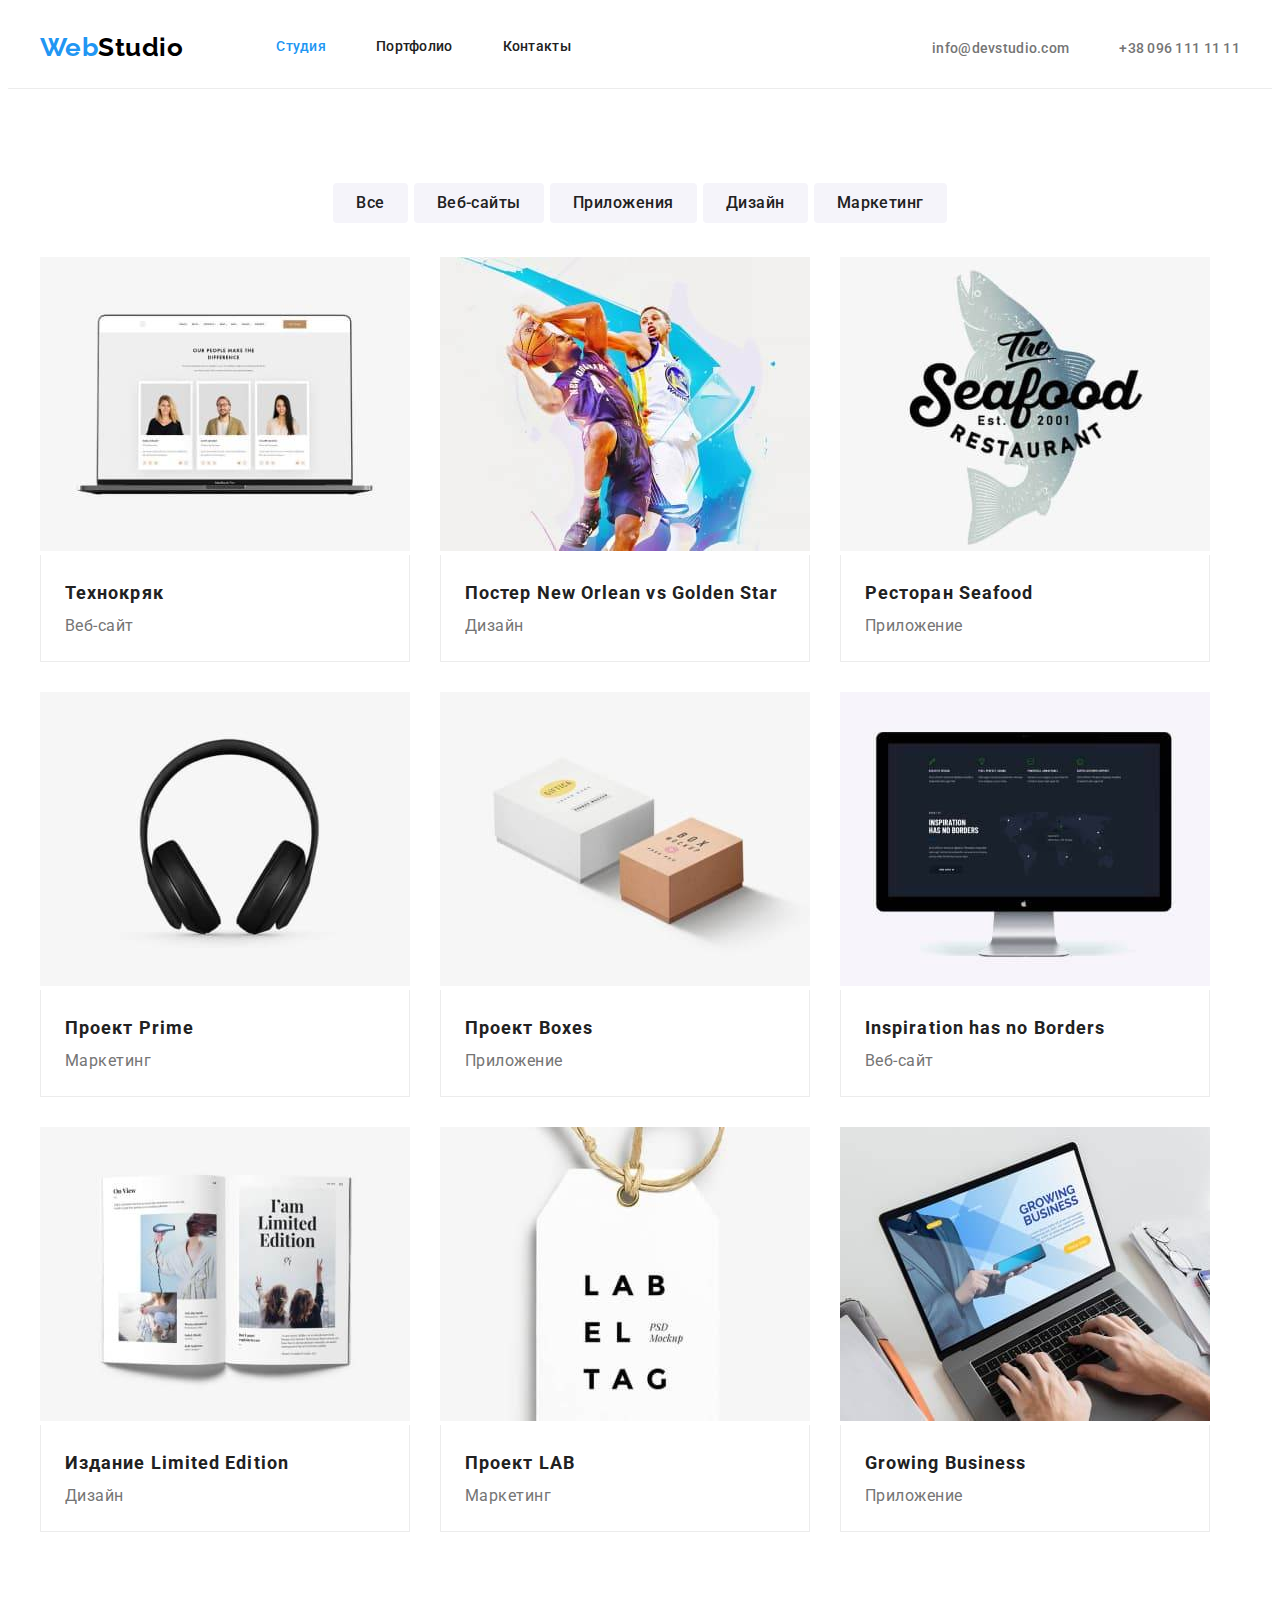
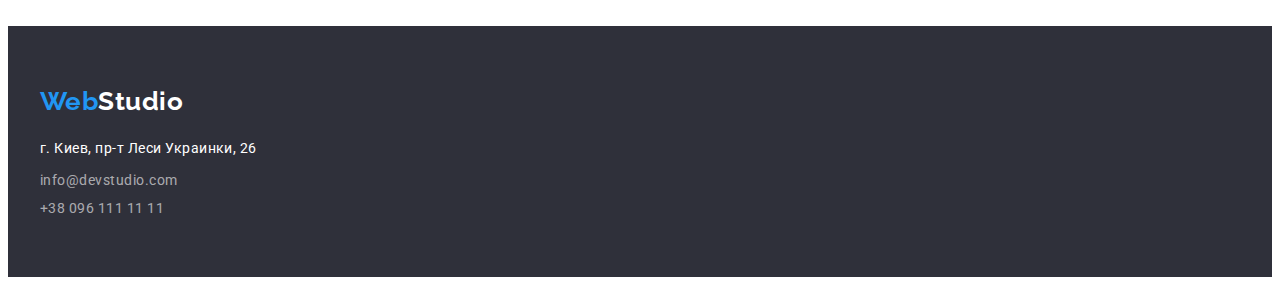
==== portfolio.html @ 5e9242a8 "добавляет иконки конверта и телефона" ====
<!DOCTYPE html>
<html lang="ru">

<head>
    <meta charset="UTF-8">
    <meta http-equiv="X-UA-Compatible" content="IE=edge">
    <meta name="viewport" content="width=device-width, initial-scale=1.0">
    <title>Портфолио</title>
    <link href="https://fonts.googleapis.com/css2?family=Raleway:wght@700&family=Roboto:wght@400;500;700;900&display=swap"
        rel="stylesheet"/>
    <link rel="stylesheet" href="https://cdnjs.cloudflare.com/ajax/libs/modern-normalize/1.1.0/modern-normalize.min.css"
        integrity="sha512-wpPYUAdjBVSE4KJnH1VR1HeZfpl1ub8YT/NKx4PuQ5NmX2tKuGu6U/JRp5y+Y8XG2tV+wKQpNHVUX03MfMFn9Q=="
        crossorigin="anonymous" referrerpolicy="no-referrer"/>
    <link rel="stylesheet" href="./css/styles.css"/>
</head>

<body>
    <header class="page-header">
        <div class="container main-nav">
            <nav class="main">
                <a href="/" class="logo"><span class="accent">Web</span>Studio</a>
                <ul class="site-nav list">
                    <li class="item"><a href="./" class="link current">Студия</a></li>
                    <li class="item"><a href="./portfolio.html" class="link ">Портфолио</a></li>
                    <li class="item"><a href="" class="link ">Контакты</a></li>
                </ul>
            </nav>
            <ul class="auth main">
                <li class="item"><a href="mailto:info@devstudio.com" class="link">info@devstudio.com</a></li>
                <li class="item"><a href="tel:++380961111111" class="link">+38 096 111 11 11</a>
            </ul>
        </div>
    </header>
    
    <main>
        <section class="section-hidden">
            <div class="container">
                
                <h1 class="visually-hidden">фильтр</h1>
                
                <ul class="hidden">
                    <li class="hidden-button">
                            <button type="button" class="button">Все</button>
                    </li>
                    <li class="hidden-button">
                            <button type="button" class="button">Веб-сайты</button>
                    </li>
                    <li class="hidden-button">
                            <button type="button" class="button">Приложения</button>
                    </li>
                    <li class="hidden-button">
                            <button type="button" class="button">Дизайн</button>
                    </li>
                    <li class="hidden-button">
                            <button type="button" class="button">Маркетинг</button>
                    </li>
                </ul>
           
                <h2 class="visually-hidden">Услуги</h2>
                <ul class="main-services">
                    <li class="flex-element">
                        <img src="./images/img5.jpg" alt="открытый ноутбук с фото сотрудников" width="370" height="294">
                        <div class="element-services">
                            <h3 class="sectione-services">Технокряк</h3>
                            <p class="services">Веб-сайт</p>
                        </div>
                    </li>
                    <li class="flex-element">
                        <img src="./images/img6.jpg" alt="два баскетболиста с мячем" width="370" height="294">
                        <div class="element-services">
                            <h3 class="sectione-services">Постер New Orlean vs Golden Star</h3>
                            <p class="services">Дизайн</p>
                        </div>
                    </li>
                    <li class="flex-element">
                        <img src="./images/img7.jpg" alt="логотип ресторана в виде рыбы с надписью сифуд" width="370" height="294">
                        <div class="element-services">
                            <h3 class="sectione-services">Ресторан Seafood</h3>
                            <p class="services">Приложение</p>
                        </div>
                    </li>
                    <li class="flex-element">
                        <img src="./images/img8.jpg" alt="наушники, которые одеваются на голову" width="370" height="294">
                        <div class="element-services">
                            <h3 class="sectione-services">Проект Prime</h3>
                            <p class="services">Маркетинг</p>
                        </div>
                    </li>
                    <li class="flex-element">
                        <img src="./images/img9.jpg" alt="две коробочки разныех цветов и размеров" width="370" height="294">
                        <div class="element-services">
                            <h3 class="sectione-services">Проект Boxes</h3>
                            <p class="services">Приложение</p>
                        </div>
                    </li>
                    <li class="flex-element">
                        <img src="./images/img10.jpg" alt="фото Игоря" width="370" height="294">
                        <div class="element-services">
                            <h3 class="sectione-services">Inspiration has no Borders</h3>
                            <p class="services">Веб-сайт</p>
                        </div>
                    </li>
                    <li class="flex-element">
                        <img src="./images/img11.jpg" alt="фото Игоря" width="370" height="294">
                        <div class="element-services">
                            <h3 class="sectione-services">Издание Limited Edition</h3>
                            <p class="services">Дизайн</p>
                        </div>
                    </li>
                    <li class="flex-element">
                        <img src="./images/img12.jpg" alt="фото Игоря" width="370" height="294">
                        <div class="element-services">
                            <h3 class="sectione-services">Проект LAB</h3>
                            <p class="services">Маркетинг</p>
                        </div>
                    </li>
                    <li class="flex-element">
                        <img src="./images/img13.jpg" alt="фото Игоря" width="370" height="294">
                        <div class="element-services">
                            <h3 class="sectione-services">Growing Business</h3>
                            <p class="services">Приложение</p>
                        </div>
                    </li>
                </ul>
            </div>
            
        </section>
        <footer class="footer">
            <div class="container accent-logo">
        
                <a href="/" class="logo-footer"><span class="accent">Web</span>Studio</a>
                <address class="address-contact">
                    <p class="address">г. Киев, пр-т Леси Украинки, 26</p>
                    <ul class="auth contact">
                        <li class="auth-address"><a href="mailto:info@devstudio.com" class="link-address">info@devstudio.com</a>
                        </li>
                        <li class="auth-address"><a href="tel:++380961111111" class="link-address">+38 096 111 11 11</a>
        
                    </ul>
                </address>
            </div>
        </footer>
        
    </main>
</body>

</html>
---- css/styles.css ----
/* цвет основного текста #212121 */
/* вторичный цвет #757575 */
/* акцент #2196F3 */
/* вторичный цвет фона #F5F4FA; */

:root {
  --primary-text-color: #212121;
  --title-text-color: #757575;
  --accent-color: #2196f3;
  --background-color: #ffffff;
}

body {
  font-family: Roboto, sans-serif;
  color: var(--title-text-color);
  background-color: #ffffff;
  letter-spacing: 0.03em;
}
ul {
  list-style: none;
  margin-top: 0;
  margin-bottom: 0;
  padding: 0;
}
h3,
p,
h2 {
  margin: 0;

}

.img {
  display: block;
}

.page-header {
}

.container {
  margin-left: auto;
  margin-right: auto;
  width: 1200px;
  padding-left: 15px;
  padding-right: 15px;
}

.section {
  padding-top: 94px;
}

.visually-hidden {
  position: absolute;
  white-space: nowrap;
  width: 1px;
  height: 1px;
  overflow: hidden;
  border: 0;
  padding: 0;
  clip: rect(0 0 0 0);
  clip-path: inset(50%);
  margin: -1px;
}

/* ---------------------------header----------------- */

.main-nav {
  display: flex;
  align-items: center;
}
.main {
  display: flex;
  align-items: center;
}

.auth {
  display: flex;
  justify-content: center;

  margin-left: auto;

  list-style: none;

  margin-top: 0;
  margin-bottom: 0;
}
.accent,
.auth-mail {
  color: var(--accent-color);
}
.logo {
  color: black;

  text-decoration: none;

  font-family: Raleway, cursive;
  font-weight: 700;
  font-size: 26px;
  line-height: 1.19;
}
.site-nav {
  display: flex;
  margin-left: 93px;
}

.site-nav .item:not(:last-child) {
  margin-right: 50px;
}

.site-nav .link {
  color: var(--primary-text-color);

  display: block;

  text-decoration: none;
}
.site-nav .link.current {
  color: var(--accent-color);
}

.auth .item + .item {
  margin-left: 50px;
}
.auth .link {
  color: var(--title-text-color);

  list-style: none;
}

.link {
    
  text-decoration: none;

  font-weight: 500;
  font-size: 14px;
  line-height: 1.14;
  letter-spacing: 0.02em;
}
.site-nav .link:hover,
.site-nav .link:focus,
.auth .link:hover,
.auth .link:focus {
  color: var(--accent-color);
}

.contact-icon{
  margin-right: 10px;
  fill: #757575;
}

.mail-link:hover .envelope,
.mail-link:focus .envelope{
  fill: var(--accent-color);
}

.mail-link:hover .smartphone,
.mail-link:focus .smartphone{
  fill: var(--accent-color);
}

.page-header {
  border-bottom: 1px solid #ececec;

  padding: 24px 0 25px;
}

/* ------------   section Ч Е М  М Ы  З А Н И М А Е М С Я   -----------=*/
.section-foto{
  padding-bottom: 94px;
}

.section-title {
  color: var(--primary-text-color);

  font-weight: 700;
  font-size: 36px;
  line-height: 1.17;

  margin-bottom: 50px;
  text-align: center;
}
.section-work {
  display: flex;
  flex-wrap: wrap;
}

.foto {
  margin-right: 30px;
}
.foto:nth-child(3n) {
  margin-right: 0;
}

/* ---------- business slogan Э Ф Ф Е К Т И В Н Ы Е   Р Е Ш Е Н И Я ------------ */
.section-business {
  background: #2f303a;
  text-align: center;
  padding: 200px 0;

  background-image: linear-gradient(rgba(47, 48, 58, 0.4), rgba(47, 48, 58, 0.4)), url('../images/img101.jpg');
  background-repeat: no-repeat;
}
.slogan {
  color: #ffffff;

  margin-top: 0;
  margin-bottom: 40px;

  font-weight: 900;
  font-size: 44px;
  line-height: 1.36;

  text-align: center;

  letter-spacing: 0.06em;
  text-transform: uppercase;
}
.section-business .section-button {
  background-color: var(--accent-color);
  color: #ffffff;

  font-weight: 700;
  font-size: 16px;
  line-height: 1.88;

  align-items: center;

  letter-spacing: 0.06em;
  font-family: Roboto, sans-serif;
}
.section-button {
  padding: 10px 32px;

  border-radius: 4px;
  border: 1px solid transparent;
}
/* ----- advantage С Е К Ц И Я  П Р Е И М У Щ Е С Т В ----- */
.visually-hidden {
  outline: 2px solid tomato;
}
.feature-list {
  display: flex;
}
.feature-list .list-title {
  width: 270px;
  margin-right: 30px;
}
.feature-list .list-title:nth-child(4n) {
  margin-right: 0;
}

.advantage {
  color: var(--primary-text-color);

  font-weight: 700;
  font-size: 14px;
  line-height: 1.14;
  text-transform: uppercase;

  margin-bottom: 10px;
}

.title {
  font-size: 14px;
  line-height: 1.71;
}

.advantage-title {
  color: var(--primary-text-color);

  font-weight: 500;
  font-size: 16px;
  line-height: 1.9;
  text-align: center;
}
/* -----------    Н А Ш А   К О М А Н Д А  --------- */

.accent-team {
  padding-bottom: 94px;
  background-color: #f5f4fa;
}
.our-team {
  display: flex;
  flex-wrap: wrap;
  margin-top: -30px;
  margin-left: -30px;

  
}

.team {
  margin: 30px 0 0 30px;
  background-color: #ffffff;

  border-radius: 0px 0px 4px 4px;
  box-shadow: 0px 1px 3px rgba(0, 0, 0, 0.12), 0px 1px 1px rgba(0, 0, 0, 0.14), 0px 2px 1px rgba(0, 0, 0, 0.2);
}
.team:nth-child(4n) {
  margin-right: 0;
}
.advantage-team {
  padding-top: 30px;
  padding-bottom: 30px;

}


.position {
  margin-top: 10px;

  font-size: 16px;
  line-height: 1.9;
  text-align: center;
}

/* footer */
.footer {
  background-color: #2f303a;
  padding-top: 60px;
  padding-bottom: 60px;
}
.logo-footer {
  text-decoration: none;

  color: #ffffff;

  font-family: Raleway, cursive;
  font-weight: 700;
  font-size: 26px;
  line-height: 1.19;
}

.address {
  font-style: normal;
  color: #ffffff;

  margin-bottom: 9px;

  font-size: 14px;
  line-height: 1.71;
}

.address-contact {
  margin-top: 20px;
}
.auth .link-address {
  font-size: 14px;
  line-height: 1.71px;
  font-style: normal;

  text-decoration: none;

  color: rgba(255, 255, 255, 0.6);
}
.auth .link-address:hover,
.auth .link-address:focus {
  color: var(--accent-color);
}
.auth-address:not(:last-child) {
  margin-bottom: 9px;
}
.contact {
  display: block;
}

/* ----------- button      К Н О П К А -------------- */
.button {
  display: inline-block;
  padding: 6px 22px;
  border-radius: 4px;
  border: 1px solid transparent;
  background-color: #f5f4fa;
  color: var(--primary-text-color);
  font-family: inherit;
  font-weight: 500;
  font-size: 16px;
  line-height: 1.63;
  text-align: center;
  letter-spacing: 0.03em;

  cursor: pointer;
}
.button:hover,
.button:focus {
  background-color: var(--accent-color);
  color: #ffffff;
  border-color: transparent;
}
/* ------------ sectione-services П О Р Т Ф О Л И О --------- */


.section-hidden {
  padding-top: 94px;
  padding-bottom: 94px;
}

.hidden {
  display: flex;
  
  justify-content: center;

  margin-bottom: 34px;
}


.hidden-button:not(:last-child) {
  margin-right: 6px;
}

.hidden-button:hover,
.hidden-button:focus {
  box-shadow: 0px 3px 1px rgba(0, 0, 0, 0.1), 0px 1px 2px rgba(0, 0, 0, 0.08), 0px 2px 2px rgba(0, 0, 0, 0.12);
  border-radius: 4px;
}


.main-services {
  display: flex;
  flex-wrap: wrap;
  
  margin top:  -34px;
  margin left: -30px;
}

.flex-element {
  margin-right: 30px;
  margin-bottom: 30px;

  cursor: pointer;

}

.flex-element:nth-child(3n) {
  margin-right: 0;
}

.flex-element:nth-child(n + 7) {
  margin-bottom: 0;
}

.flex-element:hover {
  box-shadow: 0px 1px 1px rgba(0, 0, 0, 0.12), 0px 4px 4px rgba(0, 0, 0, 0.06), 1px 4px 6px rgba(0, 0, 0, 0.16);

}



.element-services{
    
  border-right: 1px solid #ececec;
  border-bottom: 1px solid #ececec;
  border-left: 1px solid #ececec;

  padding: 20px 24px;


}

.sectione-services {
  color: var(--primary-text-color);

  font-weight: 700;
  font-size: 18px;
  line-height: 2;
  letter-spacing: 0.06em;
}

.services {
  font-size: 16px;
  line-height: 1.88;

}
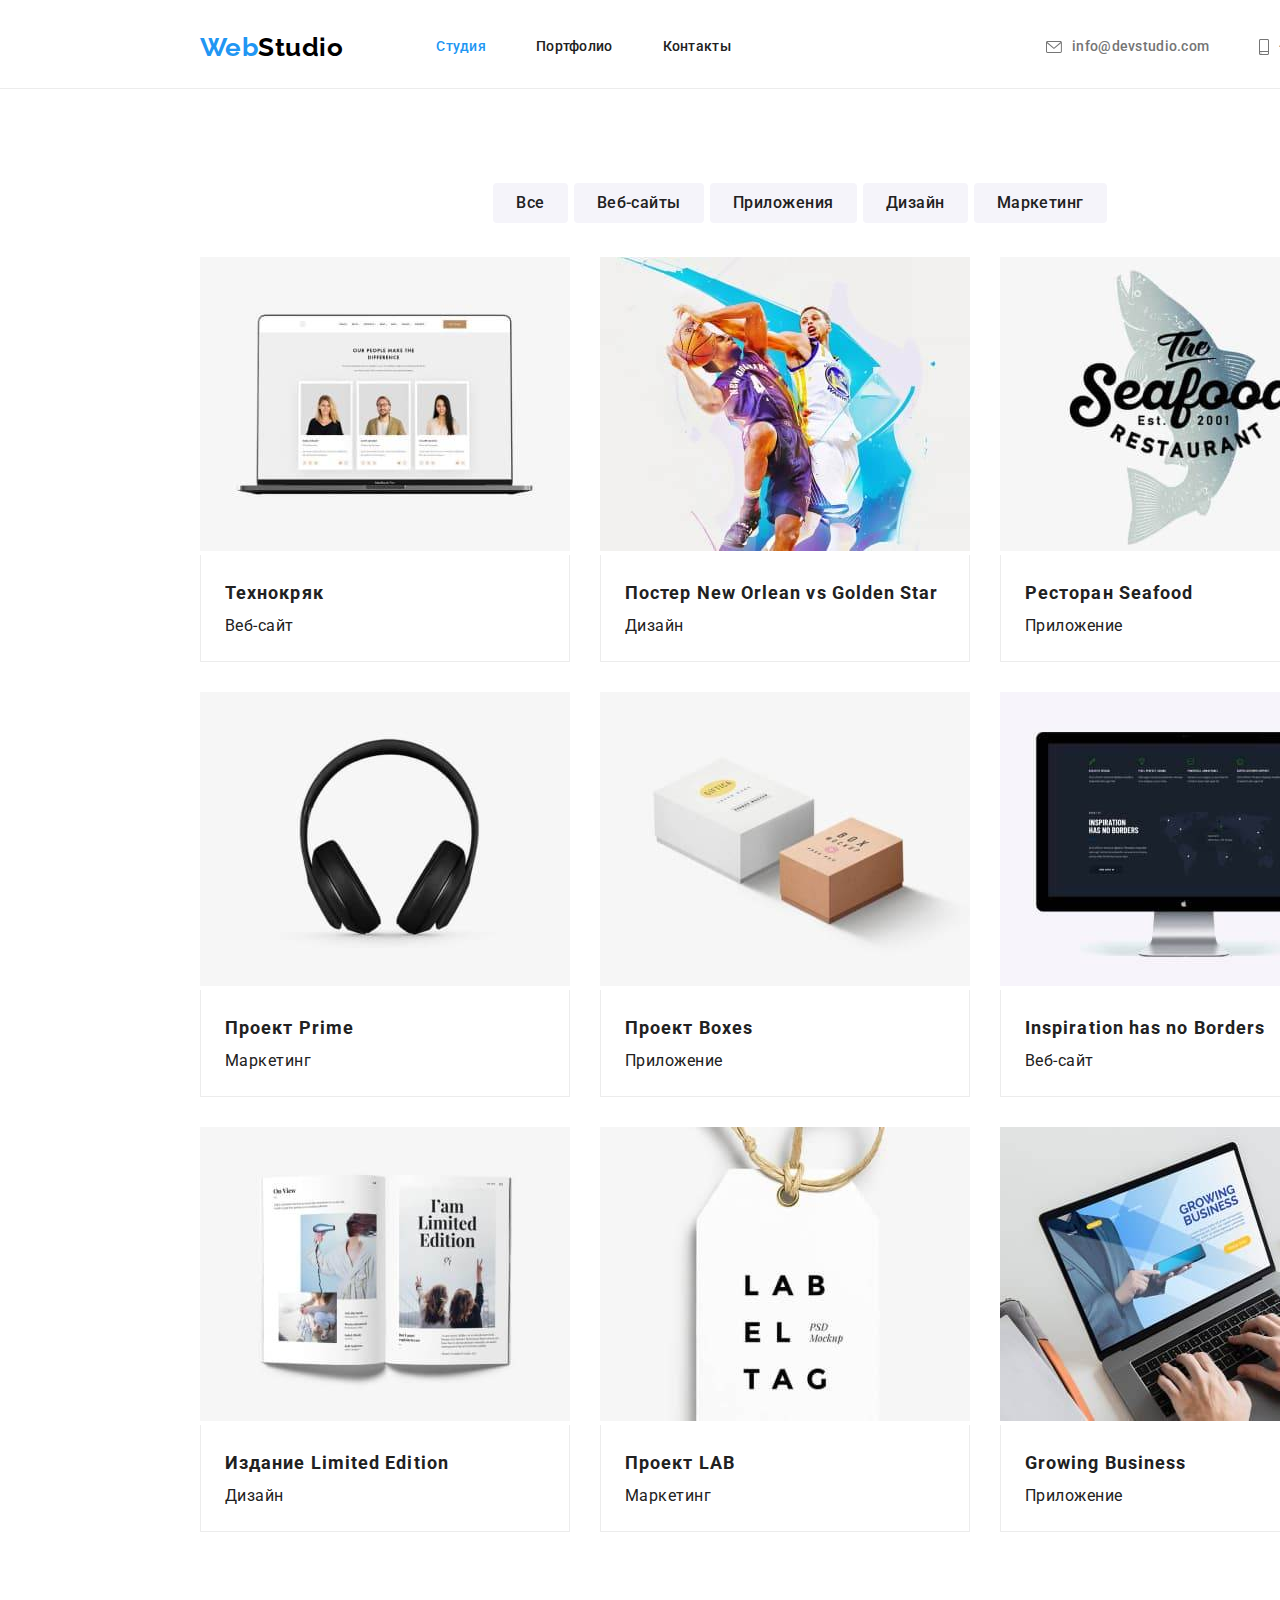
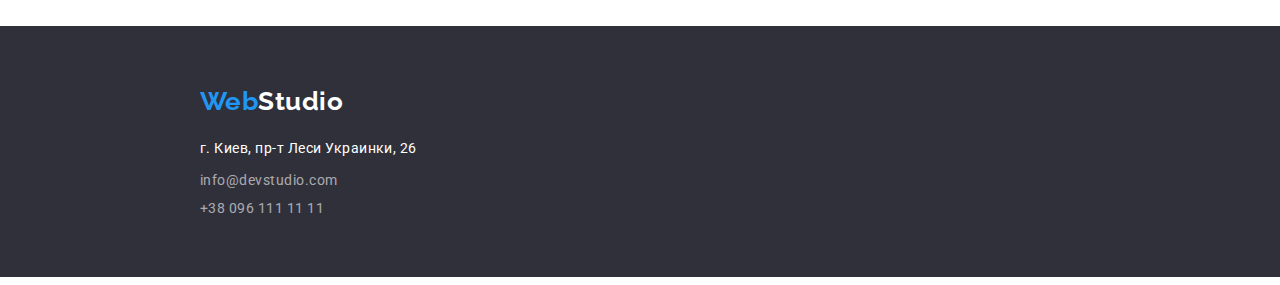
==== commit 4be2291d: "добавляет ховер фокус в портфолио" ====
--- a/portfolio.html
+++ b/portfolio.html
@@ -26,8 +26,18 @@
                 </ul>
             </nav>
             <ul class="auth main">
-                <li class="item"><a href="mailto:info@devstudio.com" class="link">info@devstudio.com</a></li>
-                <li class="item"><a href="tel:++380961111111" class="link">+38 096 111 11 11</a>
+                <li class="item"><a href="mailto:info@devstudio.com" class="link mail-link">
+                        <svg class="contact-icon envelope" width="16" height="12">
+                            <use href="./images/icons.svg#icon-envelope">
+                            </use>
+                        </svg>info@devstudio.com</a>
+                </li>
+                <li class="item"><a href="tel:++380961111111" class="link mail-link">
+                        <svg class="contact-icon smartphone" width="10" height="16">
+                            <use href="./images/icons.svg#icon-smartphone">
+                            </use>
+                        </svg>+38 096 111 11 11</a>
+                </li>
             </ul>
         </div>
     </header>
@@ -59,66 +69,102 @@
                 <h2 class="visually-hidden">Услуги</h2>
                 <ul class="main-services">
                     <li class="flex-element">
-                        <img src="./images/img5.jpg" alt="открытый ноутбук с фото сотрудников" width="370" height="294">
-                        <div class="element-services">
-                            <h3 class="sectione-services">Технокряк</h3>
-                            <p class="services">Веб-сайт</p>
+                        <div class="filther-element">
+                            <a class="filther-flex" href="">
+                                <img src="./images/img5.jpg" alt="открытый ноутбук с фото сотрудников" width="370" height="294">
+                                <div class="element-services">
+                                    <h3 class="sectione-services">Технокряк</h3>
+                                    <p class="services">Веб-сайт</p>
+                                </div>
+                            </a>
                         </div>
                     </li>
                     <li class="flex-element">
-                        <img src="./images/img6.jpg" alt="два баскетболиста с мячем" width="370" height="294">
-                        <div class="element-services">
-                            <h3 class="sectione-services">Постер New Orlean vs Golden Star</h3>
-                            <p class="services">Дизайн</p>
+                        <div class="filther-element">
+                            <a class="filther-flex" href="">
+                                <img src="./images/img6.jpg" alt="два баскетболиста с мячем" width="370" height="294">
+                                <div class="element-services">
+                                    <h3 class="sectione-services">Постер New Orlean vs Golden Star</h3>
+                                    <p class="services">Дизайн</p>
+                                </div>
+                            </a>
                         </div>
                     </li>
                     <li class="flex-element">
-                        <img src="./images/img7.jpg" alt="логотип ресторана в виде рыбы с надписью сифуд" width="370" height="294">
-                        <div class="element-services">
-                            <h3 class="sectione-services">Ресторан Seafood</h3>
-                            <p class="services">Приложение</p>
+                        <div class="filther-element">
+                            <a class="filther-flex" href="">
+                                <img src="./images/img7.jpg" alt="логотип ресторана в виде рыбы с надписью сифуд" width="370" height="294">
+                                <div class="element-services">
+                                    <h3 class="sectione-services">Ресторан Seafood</h3>
+                                    <p class="services">Приложение</p>
+                                </div>
+                            </a>
                         </div>
                     </li>
                     <li class="flex-element">
-                        <img src="./images/img8.jpg" alt="наушники, которые одеваются на голову" width="370" height="294">
-                        <div class="element-services">
-                            <h3 class="sectione-services">Проект Prime</h3>
-                            <p class="services">Маркетинг</p>
+                        <div class="filther-element">
+                            <a class="filther-flex" href="">
+                                <img src="./images/img8.jpg" alt="наушники, которые одеваются на голову" width="370" height="294">
+                                <div class="element-services">
+                                    <h3 class="sectione-services">Проект Prime</h3>
+                                    <p class="services">Маркетинг</p>
+                                </div>
+                            </a>
                         </div>
                     </li>
                     <li class="flex-element">
-                        <img src="./images/img9.jpg" alt="две коробочки разныех цветов и размеров" width="370" height="294">
-                        <div class="element-services">
-                            <h3 class="sectione-services">Проект Boxes</h3>
-                            <p class="services">Приложение</p>
+                        <div class="filther-element">
+                            <a class="filther-flex" href="">
+                                <img src="./images/img9.jpg" alt="две коробочки разныех цветов и размеров" width="370" height="294">
+                                <div class="element-services">
+                                    <h3 class="sectione-services">Проект Boxes</h3>
+                                    <p class="services">Приложение</p>
+                                </div>
+                            </a>
                         </div>
                     </li>
                     <li class="flex-element">
-                        <img src="./images/img10.jpg" alt="фото Игоря" width="370" height="294">
-                        <div class="element-services">
-                            <h3 class="sectione-services">Inspiration has no Borders</h3>
-                            <p class="services">Веб-сайт</p>
+                        <div class="filther-element">
+                            <a class="filther-flex" href="">
+                                <img src="./images/img10.jpg" alt="фото Игоря" width="370" height="294">
+                                <div class="element-services">
+                                    <h3 class="sectione-services">Inspiration has no Borders</h3>
+                                    <p class="services">Веб-сайт</p>
+                                </div>
+                            </a>
                         </div>
                     </li>
                     <li class="flex-element">
-                        <img src="./images/img11.jpg" alt="фото Игоря" width="370" height="294">
-                        <div class="element-services">
-                            <h3 class="sectione-services">Издание Limited Edition</h3>
-                            <p class="services">Дизайн</p>
+                        <div class="filther-element">
+                            <a class="filther-flex" href="">
+                                <img src="./images/img11.jpg" alt="фото Игоря" width="370" height="294">
+                                <div class="element-services">
+                                    <h3 class="sectione-services">Издание Limited Edition</h3>
+                                    <p class="services">Дизайн</p>
+                                </div>
+                            </a>
                         </div>
                     </li>
                     <li class="flex-element">
-                        <img src="./images/img12.jpg" alt="фото Игоря" width="370" height="294">
-                        <div class="element-services">
-                            <h3 class="sectione-services">Проект LAB</h3>
-                            <p class="services">Маркетинг</p>
+                        <div class="filther-element">
+                            <a class="filther-flex" href="">
+                                <img src="./images/img12.jpg" alt="фото Игоря" width="370" height="294">
+                                <div class="element-services">
+                                    <h3 class="sectione-services">Проект LAB</h3>
+                                    <p class="services">Маркетинг</p>
+                                </div>
+                            </a>
                         </div>
                     </li>
                     <li class="flex-element">
-                        <img src="./images/img13.jpg" alt="фото Игоря" width="370" height="294">
-                        <div class="element-services">
-                            <h3 class="sectione-services">Growing Business</h3>
-                            <p class="services">Приложение</p>
+                        <div class="filther-element">
+                            <a class="filther-flex" href="">
+                                <img src="./images/img13.jpg" alt="фото Игоря" width="370" height="294">
+                                <div class="element-services">
+                                    <h3 class="sectione-services">Growing Business</h3>
+                                    <p class="services">Приложение</p>
+                                </div>
+                            </a>
                         </div>
                     </li>
                 </ul>
--- a/css/styles.css
+++ b/css/styles.css
@@ -11,6 +11,11 @@
 }
 
 body {
+  
+  width: 1600px;
+  margin-left: auto;
+  margin-right: auto;
+
   font-family: Roboto, sans-serif;
   color: var(--title-text-color);
   background-color: #ffffff;
@@ -73,8 +78,9 @@
 }
 
 .auth {
-  display: flex;
+  
   justify-content: center;
+  
 
   margin-left: auto;
 
@@ -127,7 +133,9 @@
 }
 
 .link {
-    
+  display: flex;  
+  align-items: center;
+
   text-decoration: none;
 
   font-weight: 500;
@@ -192,9 +200,14 @@
 
 /* ---------- business slogan Э Ф Ф Е К Т И В Н Ы Е   Р Е Ш Е Н И Я ------------ */
 .section-business {
-  background: #2f303a;
+  max-width: 1600px;
+  height: 600px;
+
+  background color: #2f303a;
   text-align: center;
   padding: 200px 0;
+
+  background-position: center;
 
   background-image: linear-gradient(rgba(47, 48, 58, 0.4), rgba(47, 48, 58, 0.4)), url('../images/img101.jpg');
   background-repeat: no-repeat;
@@ -416,12 +429,14 @@
 .main-services {
   display: flex;
   flex-wrap: wrap;
-  
+    
   margin top:  -34px;
   margin left: -30px;
 }
 
 .flex-element {
+  outline: none;
+
   margin-right: 30px;
   margin-bottom: 30px;
 
@@ -429,6 +444,9 @@
 
 }
 
+.filther-flex{
+  text-decoration: none;
+}
 .flex-element:nth-child(3n) {
   margin-right: 0;
 }
@@ -437,12 +455,15 @@
   margin-bottom: 0;
 }
 
-.flex-element:hover {
+.filther-element{
+  display: block;
+}
+
+.filther-element:hover,
+.filther-element:focus {
   box-shadow: 0px 1px 1px rgba(0, 0, 0, 0.12), 0px 4px 4px rgba(0, 0, 0, 0.06), 1px 4px 6px rgba(0, 0, 0, 0.16);
-
-}
-
-
+  
+}
 
 .element-services{
     
@@ -467,6 +488,7 @@
 .services {
   font-size: 16px;
   line-height: 1.88;
-
-}
-
+  color: var(--primary-text-color);
+
+}
+
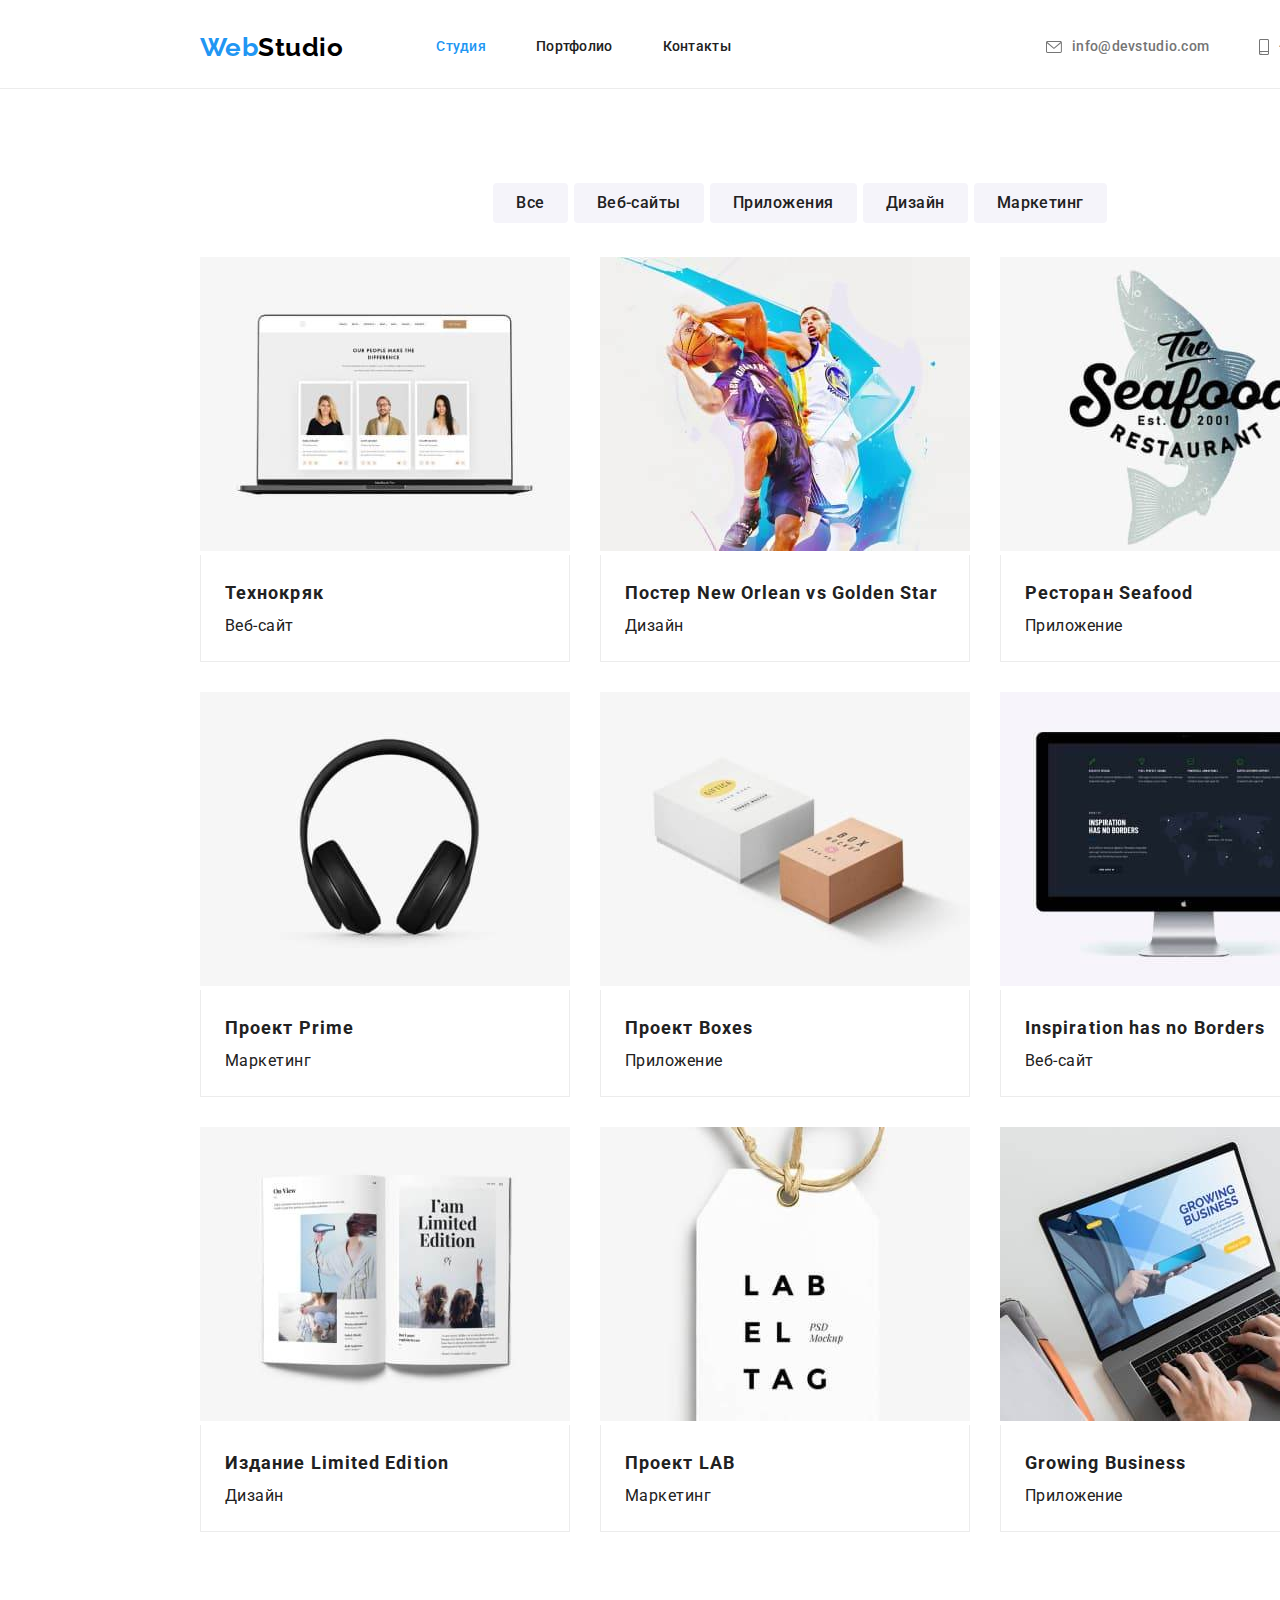
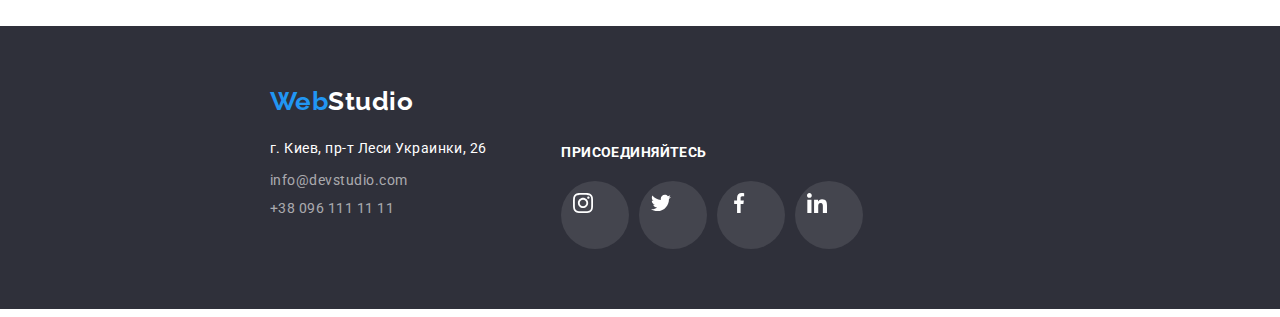
==== commit 845a3103: "создает линк футер в портфолио" ====
--- a/portfolio.html
+++ b/portfolio.html
@@ -69,102 +69,86 @@
                 <h2 class="visually-hidden">Услуги</h2>
                 <ul class="main-services">
                     <li class="flex-element">
-                        <div class="filther-element">
-                            <a class="filther-flex" href="">
-                                <img src="./images/img5.jpg" alt="открытый ноутбук с фото сотрудников" width="370" height="294">
-                                <div class="element-services">
-                                    <h3 class="sectione-services">Технокряк</h3>
-                                    <p class="services">Веб-сайт</p>
-                                </div>
-                            </a>
-                        </div>
-                    </li>
-                    <li class="flex-element">
-                        <div class="filther-element">
-                            <a class="filther-flex" href="">
-                                <img src="./images/img6.jpg" alt="два баскетболиста с мячем" width="370" height="294">
+                        <div class="filther-element filther-flex">
+                            
+                            <img src="./images/img5.jpg" alt="открытый ноутбук с фото сотрудников" width="370" height="294">
+                            <div class="element-services">
+                                <h3 class="sectione-services">Технокряк</h3>
+                                <p class="services">Веб-сайт</p>
+                            </div>
+                           
+                        </div>
+                    </li>
+                    <li class="flex-element">
+                        <div class="filther-element filther-flex">
+                            <img src="./images/img6.jpg" alt="два баскетболиста с мячем" width="370" height="294">
                                 <div class="element-services">
                                     <h3 class="sectione-services">Постер New Orlean vs Golden Star</h3>
                                     <p class="services">Дизайн</p>
                                 </div>
-                            </a>
-                        </div>
-                    </li>
-                    <li class="flex-element">
-                        <div class="filther-element">
-                            <a class="filther-flex" href="">
-                                <img src="./images/img7.jpg" alt="логотип ресторана в виде рыбы с надписью сифуд" width="370" height="294">
+                        </div>
+                    </li>
+                    <li class="flex-element">
+                        <div class="filther-element filther-flex">
+                            <img src="./images/img7.jpg" alt="логотип ресторана в виде рыбы с надписью сифуд" width="370" height="294">
                                 <div class="element-services">
                                     <h3 class="sectione-services">Ресторан Seafood</h3>
                                     <p class="services">Приложение</p>
                                 </div>
-                            </a>
-                        </div>
-                    </li>
-                    <li class="flex-element">
-                        <div class="filther-element">
-                            <a class="filther-flex" href="">
-                                <img src="./images/img8.jpg" alt="наушники, которые одеваются на голову" width="370" height="294">
+                        </div>
+                    </li>
+                    <li class="flex-element">
+                        <div class="filther-element filther-flex">
+                            <img src="./images/img8.jpg" alt="наушники, которые одеваются на голову" width="370" height="294">
                                 <div class="element-services">
                                     <h3 class="sectione-services">Проект Prime</h3>
                                     <p class="services">Маркетинг</p>
-                                </div>
-                            </a>
-                        </div>
-                    </li>
-                    <li class="flex-element">
-                        <div class="filther-element">
-                            <a class="filther-flex" href="">
-                                <img src="./images/img9.jpg" alt="две коробочки разныех цветов и размеров" width="370" height="294">
+                            </div>
+                        </div>
+                    </li>
+                    <li class="flex-element">
+                        <div class="filther-element filther-flex">
+                            <img src="./images/img9.jpg" alt="две коробочки разныех цветов и размеров" width="370" height="294">
                                 <div class="element-services">
                                     <h3 class="sectione-services">Проект Boxes</h3>
                                     <p class="services">Приложение</p>
-                                </div>
-                            </a>
-                        </div>
-                    </li>
-                    <li class="flex-element">
-                        <div class="filther-element">
-                            <a class="filther-flex" href="">
-                                <img src="./images/img10.jpg" alt="фото Игоря" width="370" height="294">
+                            </div>
+                        </div>
+                    </li>
+                    <li class="flex-element">
+                        <div class="filther-element filther-flex">
+                            <img src="./images/img10.jpg" alt="фото Игоря" width="370" height="294">
                                 <div class="element-services">
                                     <h3 class="sectione-services">Inspiration has no Borders</h3>
                                     <p class="services">Веб-сайт</p>
-                                </div>
-                            </a>
-                        </div>
-                    </li>
-                    <li class="flex-element">
-                        <div class="filther-element">
-                            <a class="filther-flex" href="">
-                                <img src="./images/img11.jpg" alt="фото Игоря" width="370" height="294">
+                            </div>
+                        </div>
+                    </li>
+                    <li class="flex-element">
+                        <div class="filther-element filther-flex">
+                            <img src="./images/img11.jpg" alt="фото Игоря" width="370" height="294">
                                 <div class="element-services">
                                     <h3 class="sectione-services">Издание Limited Edition</h3>
                                     <p class="services">Дизайн</p>
-                                </div>
-                            </a>
-                        </div>
-                    </li>
-                    <li class="flex-element">
-                        <div class="filther-element">
-                            <a class="filther-flex" href="">
-                                <img src="./images/img12.jpg" alt="фото Игоря" width="370" height="294">
+                            </div>
+                        </div>
+                    </li>
+                    <li class="flex-element">
+                        <div class="filther-element filther-flex">
+                            <img src="./images/img12.jpg" alt="фото Игоря" width="370" height="294">
                                 <div class="element-services">
                                     <h3 class="sectione-services">Проект LAB</h3>
                                     <p class="services">Маркетинг</p>
-                                </div>
-                            </a>
-                        </div>
-                    </li>
-                    <li class="flex-element">
-                        <div class="filther-element">
-                            <a class="filther-flex" href="">
-                                <img src="./images/img13.jpg" alt="фото Игоря" width="370" height="294">
+                            </div>
+                        </div>
+                    </li>
+                    <li class="flex-element">
+                        <div class="filther-element filther-flex">
+                            <img src="./images/img13.jpg" alt="фото Игоря" width="370" height="294">
                                 <div class="element-services">
                                     <h3 class="sectione-services">Growing Business</h3>
                                     <p class="services">Приложение</p>
-                                </div>
-                            </a>
+                            </div>
                         </div>
                     </li>
                 </ul>
@@ -172,18 +156,60 @@
             
         </section>
         <footer class="footer">
-            <div class="container accent-logo">
-        
-                <a href="/" class="logo-footer"><span class="accent">Web</span>Studio</a>
-                <address class="address-contact">
-                    <p class="address">г. Киев, пр-т Леси Украинки, 26</p>
-                    <ul class="auth contact">
-                        <li class="auth-address"><a href="mailto:info@devstudio.com" class="link-address">info@devstudio.com</a>
-                        </li>
-                        <li class="auth-address"><a href="tel:++380961111111" class="link-address">+38 096 111 11 11</a>
-        
+            <div class="container accent-logo box">
+                <div class="footer-social">
+                    <a href="/" class="logo-footer"><span class="accent">Web</span>Studio</a>
+                    <address class="address-contact">
+                        <p class="address">г. Киев, пр-т Леси Украинки, 26</p>
+                        <ul class="auth contact">
+                            <li class="auth-address"><a href="mailto:info@devstudio.com"
+                                    class="link-address">info@devstudio.com</a></li>
+                            <li class="auth-address"><a href="tel:++380961111111" class="link-address">+38 096 111 11 11</a>
+        
+                        </ul>
+                    </address>
+                </div>
+                <div class="footer-social">
+                    <p class="footer-link">присоединяйтесь</p>
+                    <ul class="link comand-link-footer">
+        
+                        <li class="icon-svg social footer-soc">
+        
+                            <a href="" class="link-icon-footer">
+                                <svg class="social-icon" width="20" height="20">
+                                    <use href="./images/icons.svg#icon-instagram"></use>
+                                </svg>
+                            </a>
+        
+                        </li>
+                        <li class="icon-svg social footer-soc">
+        
+                            <a href="" class="link-icon-footer">
+                                <svg class="social-icon" width="20" height="20">
+                                    <use href="./images/icons.svg#icon-twitter"></use>
+                                </svg>
+                            </a>
+        
+                        </li>
+                        <li class="icon-svg social footer-soc">
+        
+                            <a href="" class="link-icon-footer">
+                                <svg class="social-icon" width="20" height="20">
+                                    <use href="./images/icons.svg#icon-facebook"></use>
+                                </svg>
+                            </a>
+        
+                        </li>
+                        <li class="icon-svg social footer-soc">
+                            <a href="" class="link-icon-footer">
+                                <svg class="social-icon" width="20" height="20">
+                                    <use href="./images/icons.svg#icon-linkedin"></use>
+                                </svg>
+                            </a>
+        
+                        </li>
                     </ul>
-                </address>
+                </div>
             </div>
         </footer>
         
--- a/css/styles.css
+++ b/css/styles.css
@@ -261,9 +261,25 @@
   margin-right: 0;
 }
 
+.advantage-icon{
+  display: flex;
+  align-items: center;
+  justify-content: center;
+
+  border-radius: 4px;
+  
+  width: 270px;
+  height: 120px;
+  margin-bottom: 30px;
+  background-color: #F5F4FA;
+  
+}
+  
+
+
 .advantage {
   color: var(--primary-text-color);
-
+  
   font-weight: 700;
   font-size: 14px;
   line-height: 1.14;
@@ -279,7 +295,7 @@
 
 .advantage-title {
   color: var(--primary-text-color);
-
+  
   font-weight: 500;
   font-size: 16px;
   line-height: 1.9;
@@ -297,9 +313,55 @@
   margin-top: -30px;
   margin-left: -30px;
 
-  
-}
-
+}
+
+.comand-link{
+  display: flex;
+  padding: 16px 32px 0;
+  justify-content: space-between;
+  gap: 10px;
+
+  margin: 0;
+  
+}
+
+.icon-svg{
+
+  display: inline-block;
+  
+  
+  margin: 0;
+  padding: 12px;
+  width: 44px;
+  height: 44px;
+  
+  align-items: center;
+  justify-content: center;
+
+  border-radius: 50%;
+  
+}
+
+
+.link-icon{
+  
+  fill: #AFB1B8;
+
+}
+
+
+
+.icon-svg:hover .social-icon,
+.icon-svg:focus .social-icon{
+  fill: var(--background-color);
+  
+}
+
+.icon-svg:hover,
+.icon-svg:focus{
+  background-color: var(--accent-color);
+
+}
 .team {
   margin: 30px 0 0 30px;
   background-color: #ffffff;
@@ -325,7 +387,7 @@
   text-align: center;
 }
 
-/* footer */
+/* ---------------------------------footer--------------------------------- */
 .footer {
   background-color: #2f303a;
   padding-top: 60px;
@@ -374,6 +436,45 @@
 .contact {
   display: block;
 }
+
+
+.footer-social{
+  display: inline-block;
+  margin-left: 70px;
+}
+
+.footer-soc{
+  display: inline-block;
+    
+  margin: 0;
+  
+  width: 44px;
+  height: 44px;
+  
+  border-radius: 50%;
+  background-color: rgba(255, 255, 255, 0.1);
+}
+
+.link-icon-footer{
+  
+  fill: #ffffff;
+  
+}
+
+.comand-link-footer{
+  display: flex;
+  padding-top: 20px;
+  justify-content: space-between;
+  gap: 10px;
+
+  margin: 0;
+  
+}
+
+
+
+
+
 
 /* ----------- button      К Н О П К А -------------- */
 .button {
@@ -492,3 +593,61 @@
 
 }
 
+
+/* --------------------П О С Т О Я Н Н Ы Е  К Л И Е Н Т Ы ----------------------*/
+
+.section-list{
+  display: flex;
+  
+}
+.section-list .item{
+  
+  display: flex;
+  justify-content: center;
+  align-items: center;
+  
+}
+.client-position{
+
+  width: 170px;
+  height: 92px;
+
+}
+
+.icon{
+  padding: 0;
+}
+
+.section-list .icon:not(:last-child){
+  margin-right: 30px;
+}
+
+.icon-clients{
+  display: flex;
+  border-radius: 4px;
+  border: 1px solid #AFB1B8;
+  width: 100%;
+  height: 100%;
+  fill: #AFB1B8;
+  align-items: center;
+  justify-content: center;
+}
+
+.icon-clients:hover{
+  fill: #2196f3;
+  border-color: #2196f3;
+}
+
+.footer-link{
+  font-weight: 700;
+  font-size: 14px;
+  line-height: 1.14;
+  letter-spacing: 0.03em;
+  text-transform: uppercase;
+  color: #FFFFFF;
+
+
+}
+
+
+
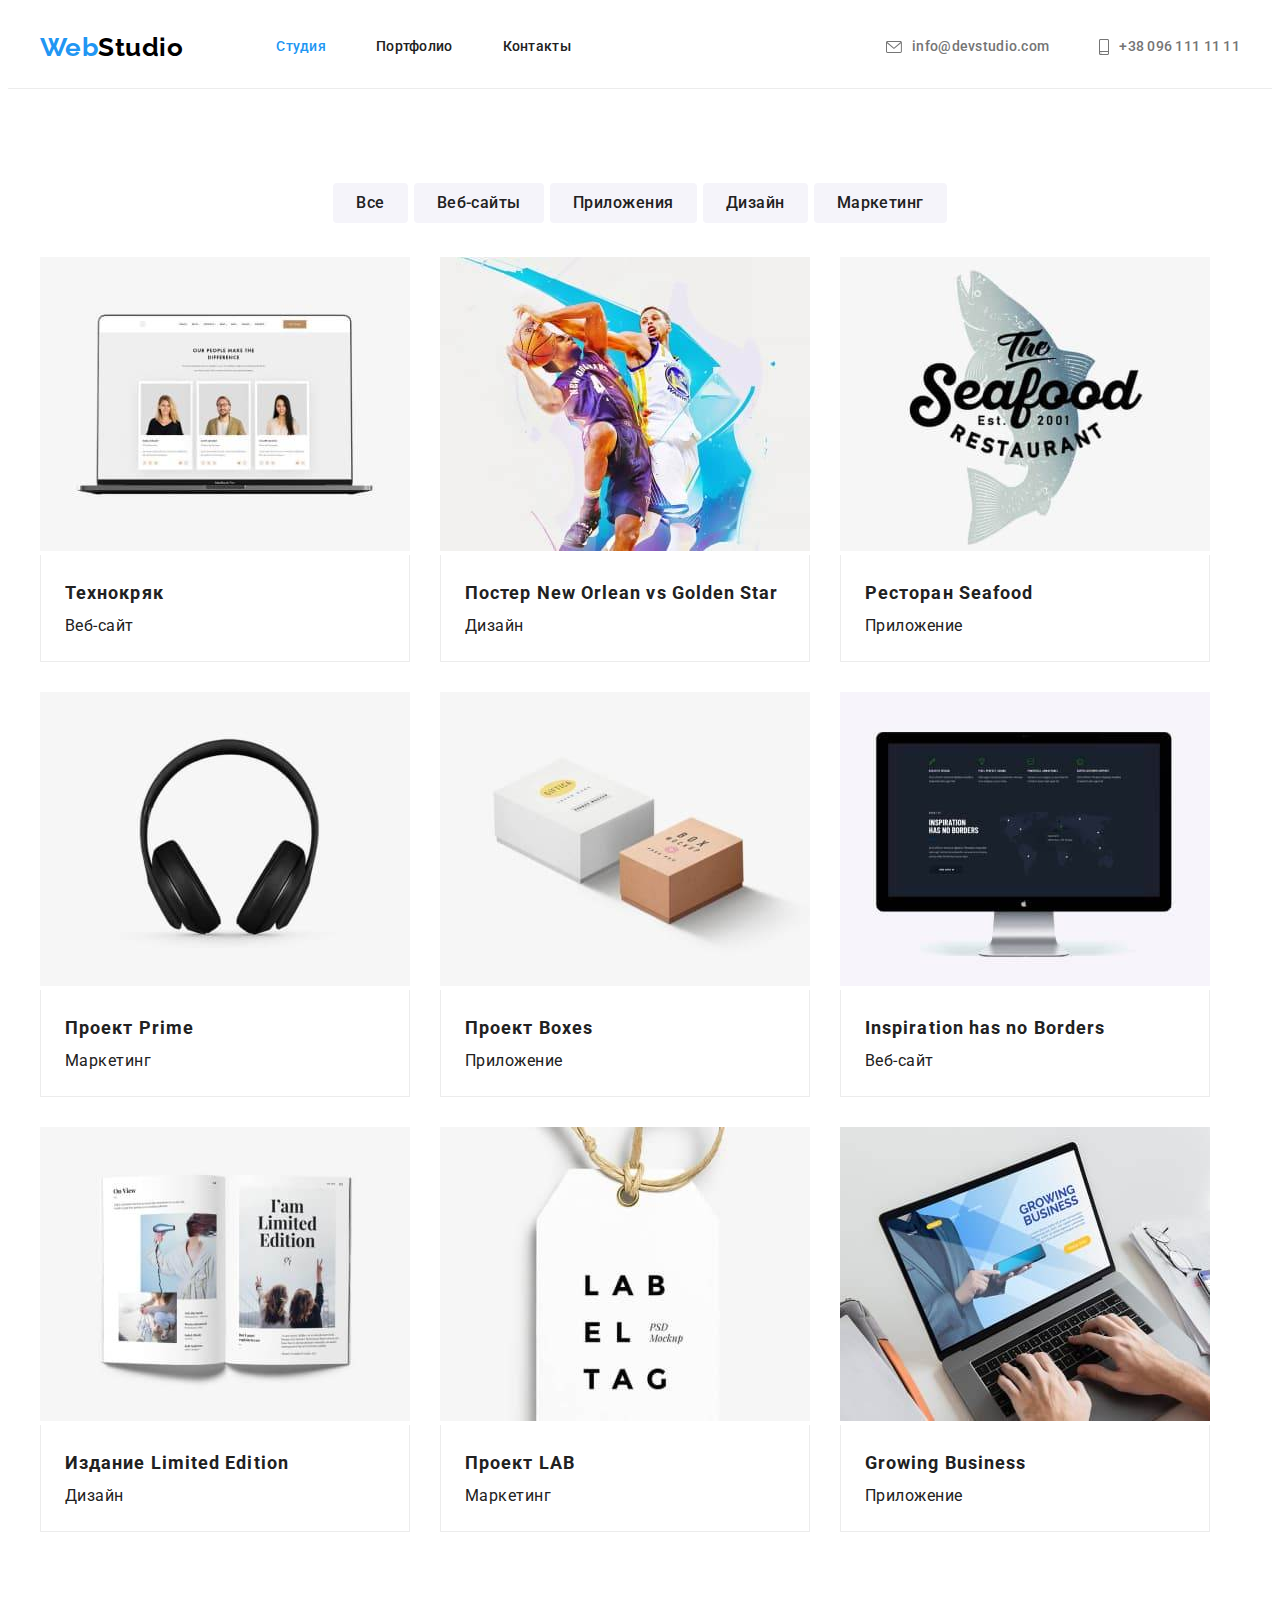
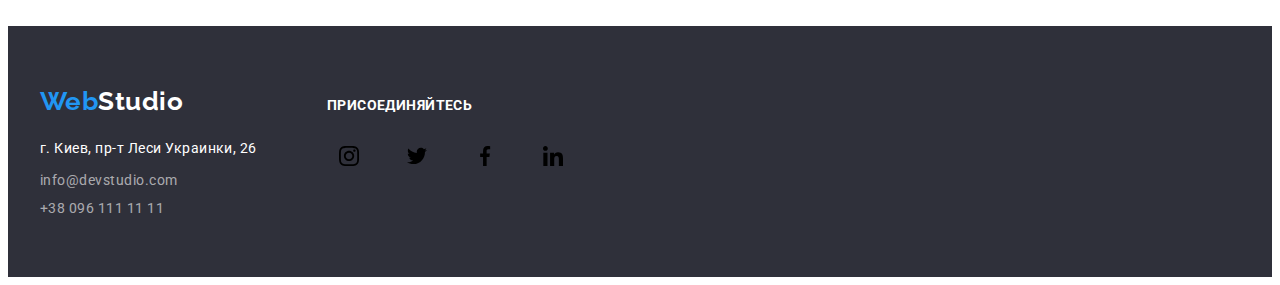
==== commit 7b044a36: "правит ховер и фокус на линках" ====
--- a/portfolio.html
+++ b/portfolio.html
@@ -69,7 +69,7 @@
                 <h2 class="visually-hidden">Услуги</h2>
                 <ul class="main-services">
                     <li class="flex-element">
-                        <div class="filther-element filther-flex">
+                        <a href="/" class="filther-element filther-flex">
                             
                             <img src="./images/img5.jpg" alt="открытый ноутбук с фото сотрудников" width="370" height="294">
                             <div class="element-services">
@@ -77,79 +77,79 @@
                                 <p class="services">Веб-сайт</p>
                             </div>
                            
-                        </div>
-                    </li>
-                    <li class="flex-element">
-                        <div class="filther-element filther-flex">
+                        </a>
+                    </li>
+                    <li class="flex-element">
+                        <a href="/" class="filther-element filther-flex">
                             <img src="./images/img6.jpg" alt="два баскетболиста с мячем" width="370" height="294">
                                 <div class="element-services">
                                     <h3 class="sectione-services">Постер New Orlean vs Golden Star</h3>
                                     <p class="services">Дизайн</p>
                                 </div>
-                        </div>
-                    </li>
-                    <li class="flex-element">
-                        <div class="filther-element filther-flex">
+                            </a>
+                    </li>
+                    <li class="flex-element">
+                        <a href="/" class="filther-element filther-flex">
                             <img src="./images/img7.jpg" alt="логотип ресторана в виде рыбы с надписью сифуд" width="370" height="294">
                                 <div class="element-services">
                                     <h3 class="sectione-services">Ресторан Seafood</h3>
                                     <p class="services">Приложение</p>
                                 </div>
-                        </div>
-                    </li>
-                    <li class="flex-element">
-                        <div class="filther-element filther-flex">
+                        </a>
+                    </li>
+                    <li class="flex-element">
+                        <a href="/" class="filther-element filther-flex">
                             <img src="./images/img8.jpg" alt="наушники, которые одеваются на голову" width="370" height="294">
                                 <div class="element-services">
                                     <h3 class="sectione-services">Проект Prime</h3>
                                     <p class="services">Маркетинг</p>
                             </div>
-                        </div>
-                    </li>
-                    <li class="flex-element">
-                        <div class="filther-element filther-flex">
+                        </a>
+                    </li>
+                    <li class="flex-element">
+                        <a href="/" class="filther-element filther-flex">
                             <img src="./images/img9.jpg" alt="две коробочки разныех цветов и размеров" width="370" height="294">
                                 <div class="element-services">
                                     <h3 class="sectione-services">Проект Boxes</h3>
                                     <p class="services">Приложение</p>
                             </div>
-                        </div>
-                    </li>
-                    <li class="flex-element">
-                        <div class="filther-element filther-flex">
+                        </a>
+                    </li>
+                    <li class="flex-element">
+                        <a href="/" class="filther-element filther-flex">
                             <img src="./images/img10.jpg" alt="фото Игоря" width="370" height="294">
                                 <div class="element-services">
                                     <h3 class="sectione-services">Inspiration has no Borders</h3>
                                     <p class="services">Веб-сайт</p>
                             </div>
-                        </div>
-                    </li>
-                    <li class="flex-element">
-                        <div class="filther-element filther-flex">
+                        </a>
+                    </li>
+                    <li class="flex-element">
+                        <a href="/" class="filther-element filther-flex">
                             <img src="./images/img11.jpg" alt="фото Игоря" width="370" height="294">
                                 <div class="element-services">
                                     <h3 class="sectione-services">Издание Limited Edition</h3>
                                     <p class="services">Дизайн</p>
                             </div>
-                        </div>
-                    </li>
-                    <li class="flex-element">
-                        <div class="filther-element filther-flex">
+                        </a>
+                    </li>
+                    <li class="flex-element">
+                        <a href="/" class="filther-element filther-flex">
                             <img src="./images/img12.jpg" alt="фото Игоря" width="370" height="294">
                                 <div class="element-services">
                                     <h3 class="sectione-services">Проект LAB</h3>
                                     <p class="services">Маркетинг</p>
                             </div>
-                        </div>
-                    </li>
-                    <li class="flex-element">
-                        <div class="filther-element filther-flex">
+                        </a>
+                    </li>
+                    <li class="flex-element">
+                        <a href="/" class="filther-element filther-flex">
                             <img src="./images/img13.jpg" alt="фото Игоря" width="370" height="294">
                                 <div class="element-services">
                                     <h3 class="sectione-services">Growing Business</h3>
                                     <p class="services">Приложение</p>
                             </div>
-                        </div>
+                        </a>
                     </li>
                 </ul>
             </div>
--- a/css/styles.css
+++ b/css/styles.css
@@ -12,10 +12,8 @@
 
 body {
   
-  width: 1600px;
-  margin-left: auto;
-  margin-right: auto;
-
+  
+  
   font-family: Roboto, sans-serif;
   color: var(--title-text-color);
   background-color: #ffffff;
@@ -50,6 +48,9 @@
 }
 
 .section {
+  width: 1600px;
+  margin-left: auto;
+  margin-right: auto;
   padding-top: 94px;
 }
 
@@ -75,6 +76,7 @@
 .main {
   display: flex;
   align-items: center;
+  
 }
 
 .auth {
@@ -202,6 +204,8 @@
 .section-business {
   max-width: 1600px;
   height: 600px;
+  margin-left: auto;
+  margin-right: auto;
 
   background color: #2f303a;
   text-align: center;
@@ -317,20 +321,23 @@
 
 .comand-link{
   display: flex;
-  padding: 16px 32px 0;
-  justify-content: space-between;
-  gap: 10px;
-
-  margin: 0;
+  margin-top: 16px;
+  justify-content: center;
+  
+  
+}
+
+.info-link:not(:last-child){
+  margin-right: 10px;
+
   
 }
 
 .icon-svg{
 
   display: inline-block;
-  
-  
-  margin: 0;
+    
+  
   padding: 12px;
   width: 44px;
   height: 44px;
@@ -389,6 +396,9 @@
 
 /* ---------------------------------footer--------------------------------- */
 .footer {
+
+  
+
   background-color: #2f303a;
   padding-top: 60px;
   padding-bottom: 60px;
@@ -436,17 +446,20 @@
 .contact {
   display: block;
 }
-
-
-.footer-social{
-  display: inline-block;
-  margin-left: 70px;
-}
-
-.footer-soc{
-  display: inline-block;
-    
+.box{
+  display: flex;
+  align-items: baseline;
+}
+
+.footer-social:not(:last-child){
+  
+  margin-right: 70px;
+}
+
+.footer-icon{
+      
   margin: 0;
+  padding: 12px;
   
   width: 44px;
   height: 44px;
@@ -455,20 +468,25 @@
   background-color: rgba(255, 255, 255, 0.1);
 }
 
-.link-icon-footer{
-  
-  fill: #ffffff;
-  
+.social-icon-footer{
+  
+  fill: #FFFFFF;
+    
+}
+
+.link-icon-footer:focus{
+  background-color: var(--accent-color);
 }
 
 .comand-link-footer{
   display: flex;
   padding-top: 20px;
-  justify-content: space-between;
-  gap: 10px;
-
-  margin: 0;
-  
+  justify-content: center;
+  
+}
+.footer-icon:not(:last-child){
+  margin-right: 10px;
+
 }
 
 
@@ -556,12 +574,12 @@
   margin-bottom: 0;
 }
 
-.filther-element{
+.filther-flex{
   display: block;
 }
 
-.filther-element:hover,
-.filther-element:focus {
+.filther-flex:hover,
+.filther-flex:focus{
   box-shadow: 0px 1px 1px rgba(0, 0, 0, 0.12), 0px 4px 4px rgba(0, 0, 0, 0.06), 1px 4px 6px rgba(0, 0, 0, 0.16);
   
 }
@@ -573,8 +591,6 @@
   border-left: 1px solid #ececec;
 
   padding: 20px 24px;
-
-
 }
 
 .sectione-services {
@@ -633,8 +649,9 @@
   justify-content: center;
 }
 
-.icon-clients:hover{
-  fill: #2196f3;
+.client-position:hover,
+.client-position:focus {
+  fill: var(--accent-color);
   border-color: #2196f3;
 }
 
@@ -645,9 +662,7 @@
   letter-spacing: 0.03em;
   text-transform: uppercase;
   color: #FFFFFF;
-
-
-}
-
-
-
+}
+
+
+
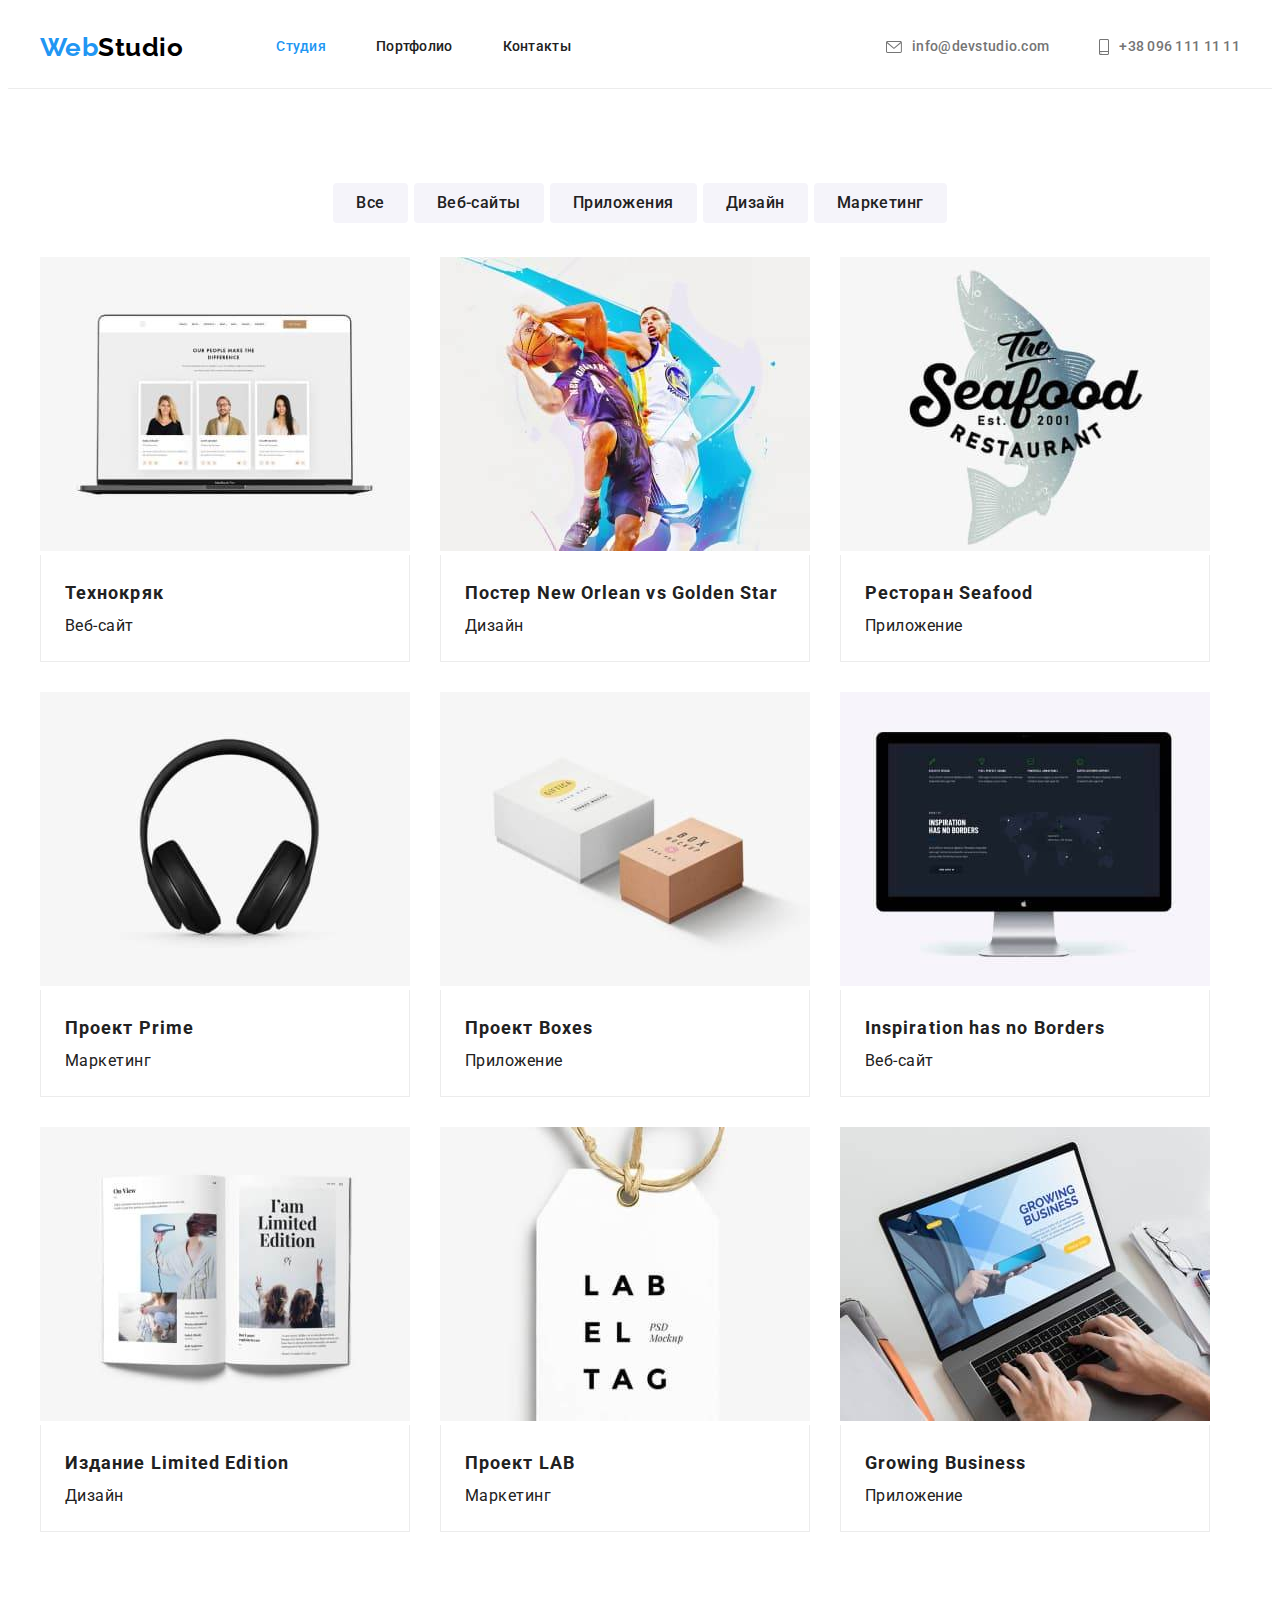
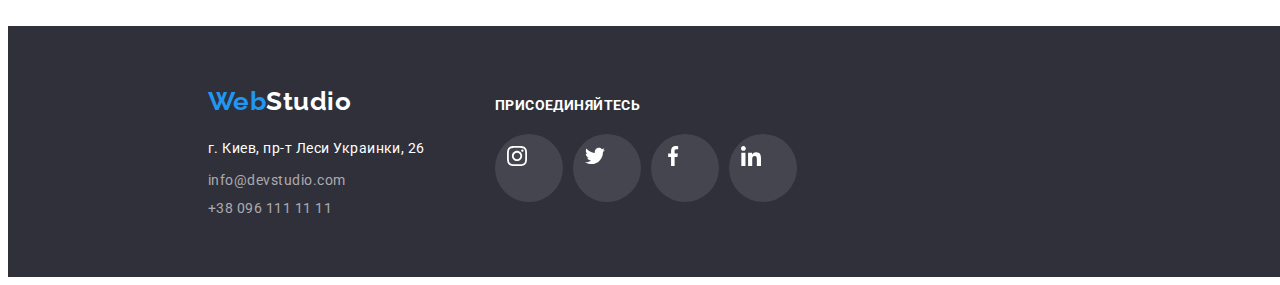
==== commit 8ca249ee: "стилизирует ховер фокус на свг" ====
--- a/portfolio.html
+++ b/portfolio.html
@@ -155,9 +155,9 @@
             </div>
             
         </section>
-        <footer class="footer">
+        <footer class="section footer">
             <div class="container accent-logo box">
-                <div class="footer-social">
+                <div class="footer-social box-icon-address">
                     <a href="/" class="logo-footer"><span class="accent">Web</span>Studio</a>
                     <address class="address-contact">
                         <p class="address">г. Киев, пр-т Леси Украинки, 26</p>
@@ -169,44 +169,36 @@
                         </ul>
                     </address>
                 </div>
-                <div class="footer-social">
-                    <p class="footer-link">присоединяйтесь</p>
-                    <ul class="link comand-link-footer">
-        
-                        <li class="icon-svg social footer-soc">
-        
-                            <a href="" class="link-icon-footer">
-                                <svg class="social-icon" width="20" height="20">
+                <div class="footer-social box-icon-link">
+                    <h2 class="footer-link">присоединяйтесь</h2>
+                    <ul class="comand-link-footer">
+                        <li class="footer-icon">
+                            <a href="/" class="link-icon-footer">
+                                <svg class="social-icon-footer" width="20" height="20">
                                     <use href="./images/icons.svg#icon-instagram"></use>
                                 </svg>
                             </a>
-        
-                        </li>
-                        <li class="icon-svg social footer-soc">
-        
-                            <a href="" class="link-icon-footer">
-                                <svg class="social-icon" width="20" height="20">
+                        </li>
+                        <li class="footer-icon">
+                            <a href="/" class="link-icon-footer">
+                                <svg class="social-icon-footer" width="20" height="20">
                                     <use href="./images/icons.svg#icon-twitter"></use>
                                 </svg>
                             </a>
-        
-                        </li>
-                        <li class="icon-svg social footer-soc">
-        
-                            <a href="" class="link-icon-footer">
-                                <svg class="social-icon" width="20" height="20">
+                        </li>
+                        <li class="footer-icon">
+                            <a href="/" class="link-icon-footer">
+                                <svg class="social-icon-footer" width="20" height="20">
                                     <use href="./images/icons.svg#icon-facebook"></use>
                                 </svg>
                             </a>
-        
-                        </li>
-                        <li class="icon-svg social footer-soc">
-                            <a href="" class="link-icon-footer">
-                                <svg class="social-icon" width="20" height="20">
+                        </li>
+                        <li class="footer-icon">
+                            <a href="/" class="link-icon-footer">
+                                <svg class="social-icon-footer" width="20" height="20">
                                     <use href="./images/icons.svg#icon-linkedin"></use>
                                 </svg>
                             </a>
-        
                         </li>
                     </ul>
                 </div>
--- a/css/styles.css
+++ b/css/styles.css
@@ -323,8 +323,7 @@
   display: flex;
   margin-top: 16px;
   justify-content: center;
-  
-  
+
 }
 
 .info-link:not(:last-child){
@@ -367,7 +366,7 @@
 .icon-svg:hover,
 .icon-svg:focus{
   background-color: var(--accent-color);
-
+  outline: none;
 }
 .team {
   margin: 30px 0 0 30px;
@@ -450,22 +449,51 @@
   display: flex;
   align-items: baseline;
 }
+.box-icon-link{
+  display: inline-block;
+}
 
 .footer-social:not(:last-child){
   
   margin-right: 70px;
 }
 
-.footer-icon{
-      
-  margin: 0;
+
+.footer-link{
+  font-weight: 700;
+  font-size: 14px;
+  line-height: 1.14;
+  letter-spacing: 0.03em;
+  text-transform: uppercase;
+  color: #FFFFFF;
+}
+
+
+.comand-link-footer{
+  margin-top: 20px;
+  display: flex;
+  width: 100%;
+  height: 100%;
+  
+  
+  
+}
+
+.link-icon-footer{
+  display: inline-block;
+
   padding: 12px;
-  
+
   width: 44px;
   height: 44px;
-  
+
   border-radius: 50%;
   background-color: rgba(255, 255, 255, 0.1);
+
+  justify-content: center;
+  align-items: center;
+  
+  
 }
 
 .social-icon-footer{
@@ -474,19 +502,14 @@
     
 }
 
-.link-icon-footer:focus{
-  background-color: var(--accent-color);
-}
-
-.comand-link-footer{
-  display: flex;
-  padding-top: 20px;
-  justify-content: center;
-  
-}
 .footer-icon:not(:last-child){
   margin-right: 10px;
 
+}
+.link-icon-footer:hover,
+.link-icon-footer:focus {
+  background-color: var(--accent-color);
+  outline: none;
 }
 
 
@@ -542,6 +565,7 @@
 .hidden-button:focus {
   box-shadow: 0px 3px 1px rgba(0, 0, 0, 0.1), 0px 1px 2px rgba(0, 0, 0, 0.08), 0px 2px 2px rgba(0, 0, 0, 0.12);
   border-radius: 4px;
+  outline: none;
 }
 
 
@@ -581,7 +605,7 @@
 .filther-flex:hover,
 .filther-flex:focus{
   box-shadow: 0px 1px 1px rgba(0, 0, 0, 0.12), 0px 4px 4px rgba(0, 0, 0, 0.06), 1px 4px 6px rgba(0, 0, 0, 0.16);
-  
+  outline: none;
 }
 
 .element-services{
@@ -628,6 +652,8 @@
   width: 170px;
   height: 92px;
 
+  outline: none;
+
 }
 
 .icon{
@@ -649,20 +675,12 @@
   justify-content: center;
 }
 
-.client-position:hover,
-.client-position:focus {
+.client-position:hover .icon-clients,
+.client-position:focus .icon-clients {
   fill: var(--accent-color);
   border-color: #2196f3;
-}
-
-.footer-link{
-  font-weight: 700;
-  font-size: 14px;
-  line-height: 1.14;
-  letter-spacing: 0.03em;
-  text-transform: uppercase;
-  color: #FFFFFF;
-}
-
-
-
+ 
+}
+
+
+
